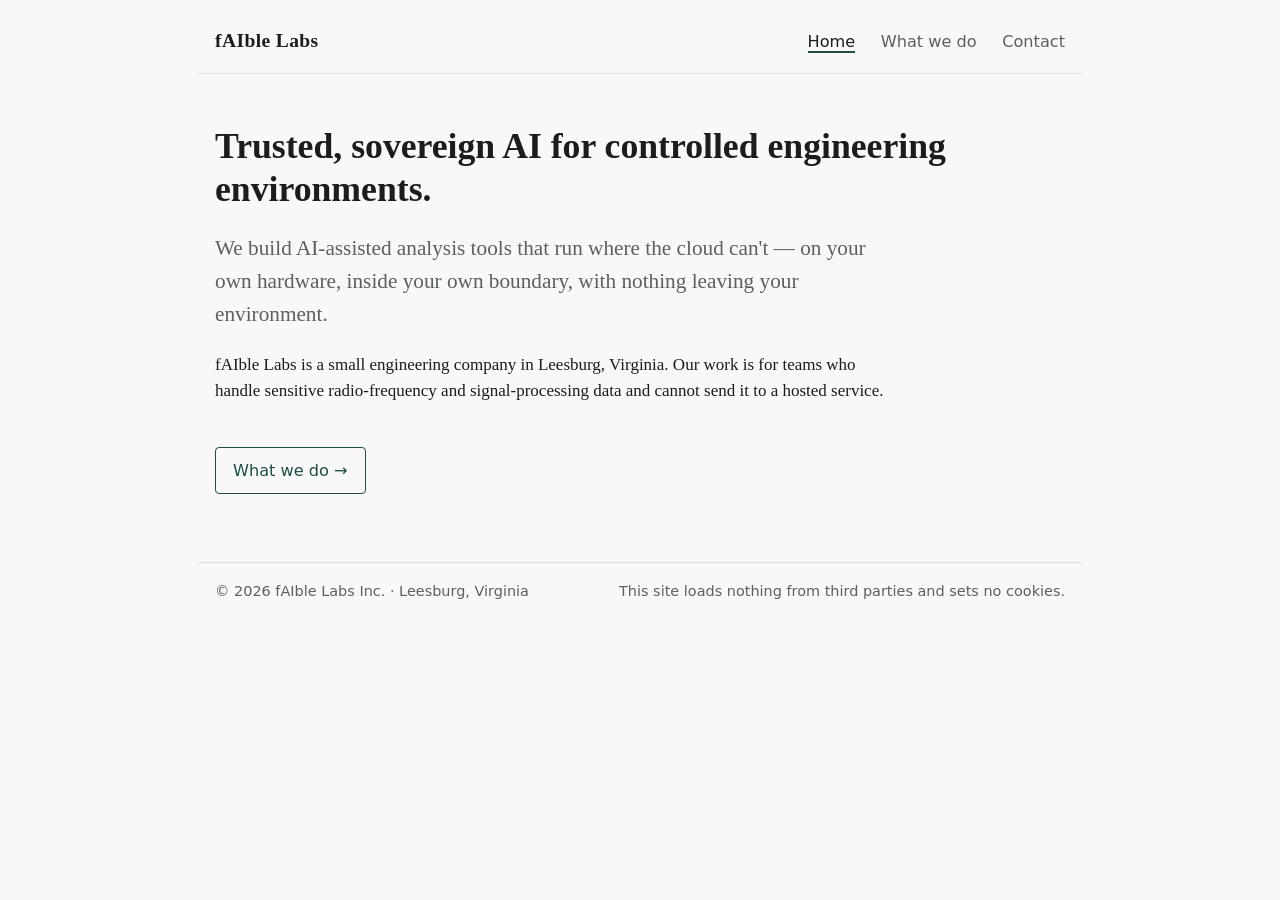
==== index.html @ fd4713e1 "fAIble Labs public site: Home, What we do, Contact (plain HTML, no third-party requests) Co-Authored" ====
<!doctype html>
<html lang="en">
<head>
<meta charset="utf-8">
<meta name="viewport" content="width=device-width,initial-scale=1">
<title>fAIble Labs</title>
<meta name="description" content="On-premises AI analysis tools for controlled RF engineering environments. Nothing leaves your environment.">
<link rel="stylesheet" href="style.css">
</head>
<body>
<header>
  <a class="brand" href="./">fAIble Labs</a>
  <nav>
    <a href="./" aria-current="page">Home</a>
    <a href="what-we-do/" >What we do</a>
    <a href="contact/" >Contact</a>
  </nav>
</header>
<main>
<h1>Trusted, sovereign AI for controlled engineering environments.</h1>
<p class="lede">We build AI-assisted analysis tools that run where the cloud can't &mdash; on your own hardware, inside your own boundary, with nothing leaving your environment.</p>
<p>fAIble Labs is a small engineering company in Leesburg, Virginia. Our work is for teams who handle sensitive radio-frequency and signal-processing data and cannot send it to a hosted service.</p>
<a class="cta" href="what-we-do/">What we do &rarr;</a>
</main>
<footer>
  <span>&copy; 2026 fAIble Labs Inc. &middot; Leesburg, Virginia</span>
  <span>This site loads nothing from third parties and sets no cookies.</span>
</footer>
</body>
</html>
---- style.css ----
:root{--bg:#f7f8f7;--fg:#1a1d1c;--muted:#5a615e;--accent:#1f4e46;--rule:#d9dedc;--maxw:52rem}
@media (prefers-color-scheme:dark){:root{--bg:#121514;--fg:#e8ebe9;--muted:#a3aba7;--accent:#7fc3b4;--rule:#2a302e}}
*{box-sizing:border-box}html{font-size:17px}
body{margin:0;background:var(--bg);color:var(--fg);font-family:Georgia,"Times New Roman",serif;line-height:1.55}
header,main,footer{max-width:var(--maxw);margin:0 auto;padding:0 1rem}
header{display:flex;align-items:baseline;justify-content:space-between;flex-wrap:wrap;gap:.5rem 1.5rem;padding-top:1.5rem;padding-bottom:1rem;border-bottom:1px solid var(--rule)}
.brand{font-weight:700;letter-spacing:.02em;text-decoration:none;color:var(--fg);font-size:1.15rem}
nav a{color:var(--muted);text-decoration:none;margin-left:1.25rem;font-family:system-ui,sans-serif;font-size:.95rem}
nav a[aria-current]{color:var(--fg);border-bottom:2px solid var(--accent)}
nav a:hover{color:var(--accent)}
main{padding-top:3rem;padding-bottom:4rem}
h1{font-size:2.1rem;line-height:1.2;margin:0 0 1rem;font-weight:600}
h2{font-size:1.3rem;margin:2.2rem 0 .6rem;font-weight:600}
p.lede{font-size:1.25rem;color:var(--muted);max-width:40rem}
p,li{max-width:40rem}
a{color:var(--accent)}
.cta{display:inline-block;margin-top:1.5rem;padding:.6rem 1rem;border:1px solid var(--accent);border-radius:4px;text-decoration:none;font-family:system-ui,sans-serif;font-size:.95rem}
footer{border-top:1px solid var(--rule);padding-top:1rem;padding-bottom:2rem;color:var(--muted);font-family:system-ui,sans-serif;font-size:.85rem;display:flex;flex-wrap:wrap;gap:.5rem 1.5rem;justify-content:space-between}
footer a{color:var(--muted)}
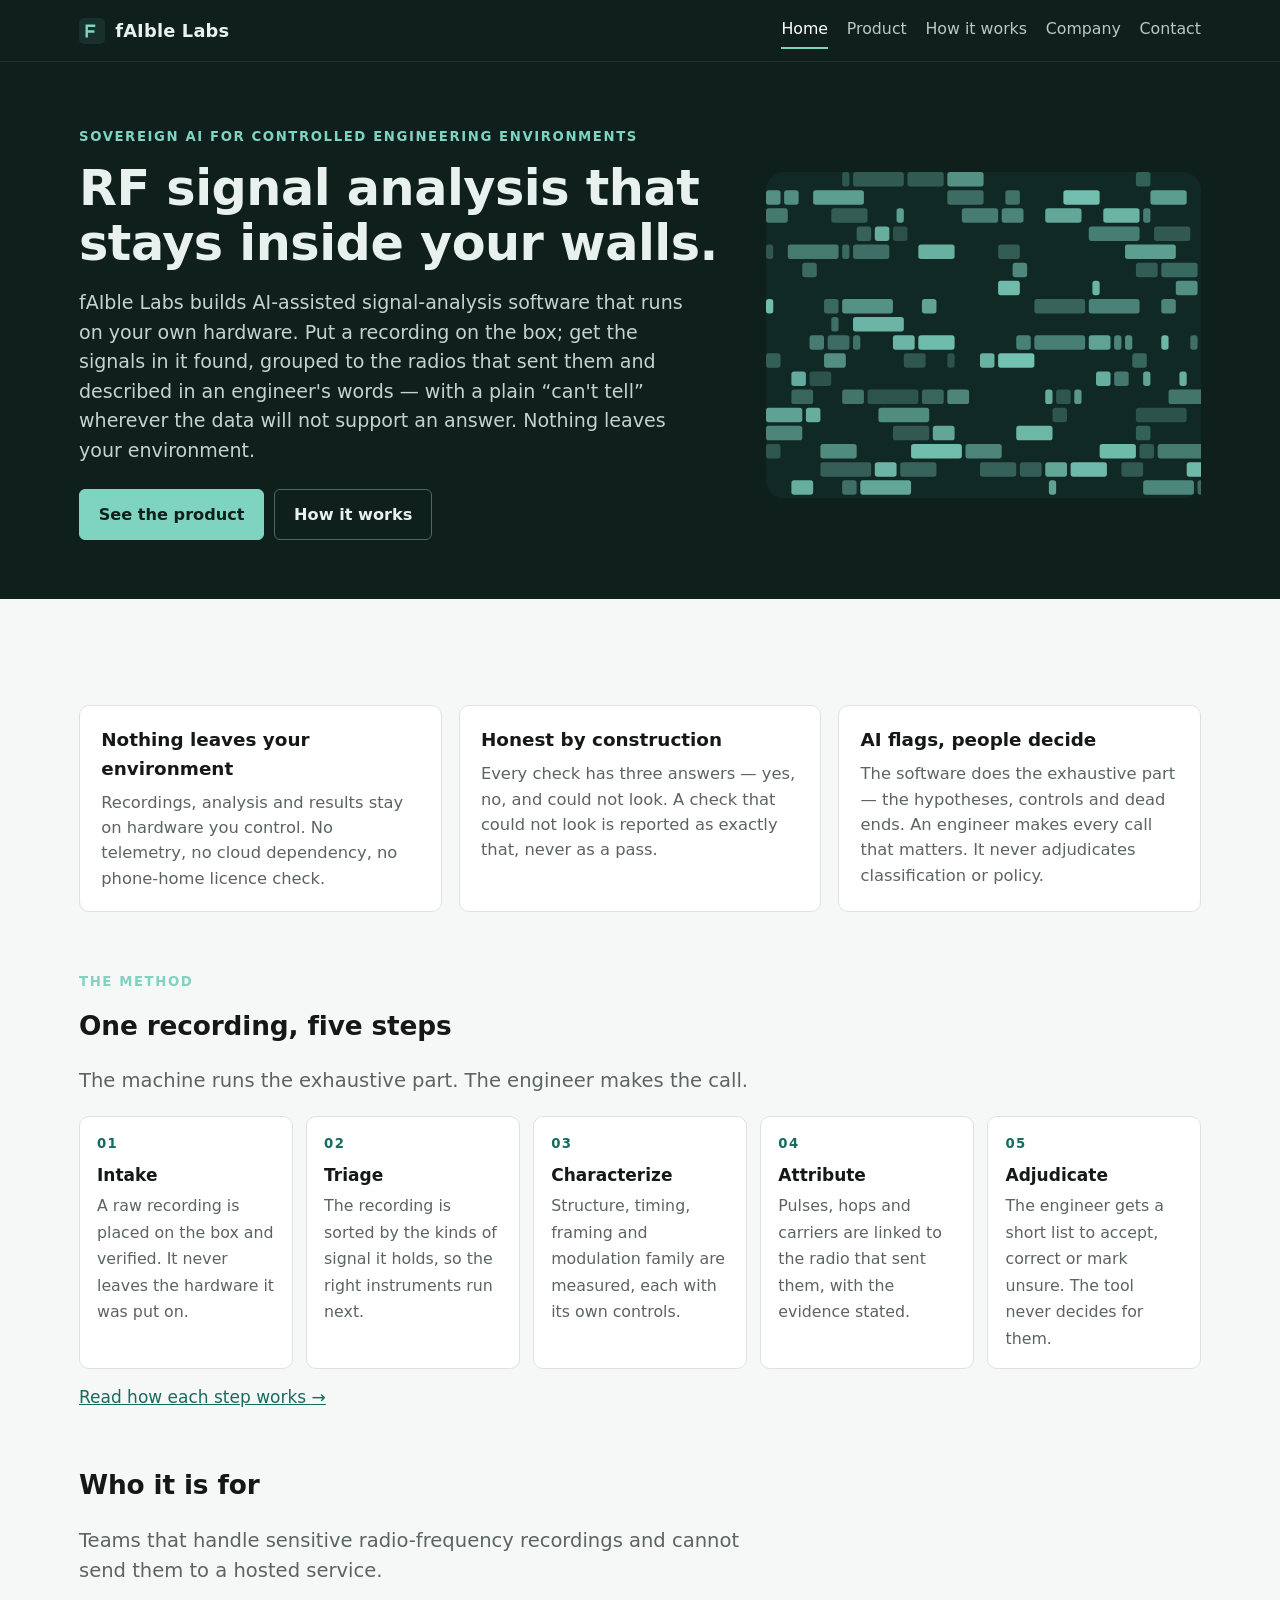
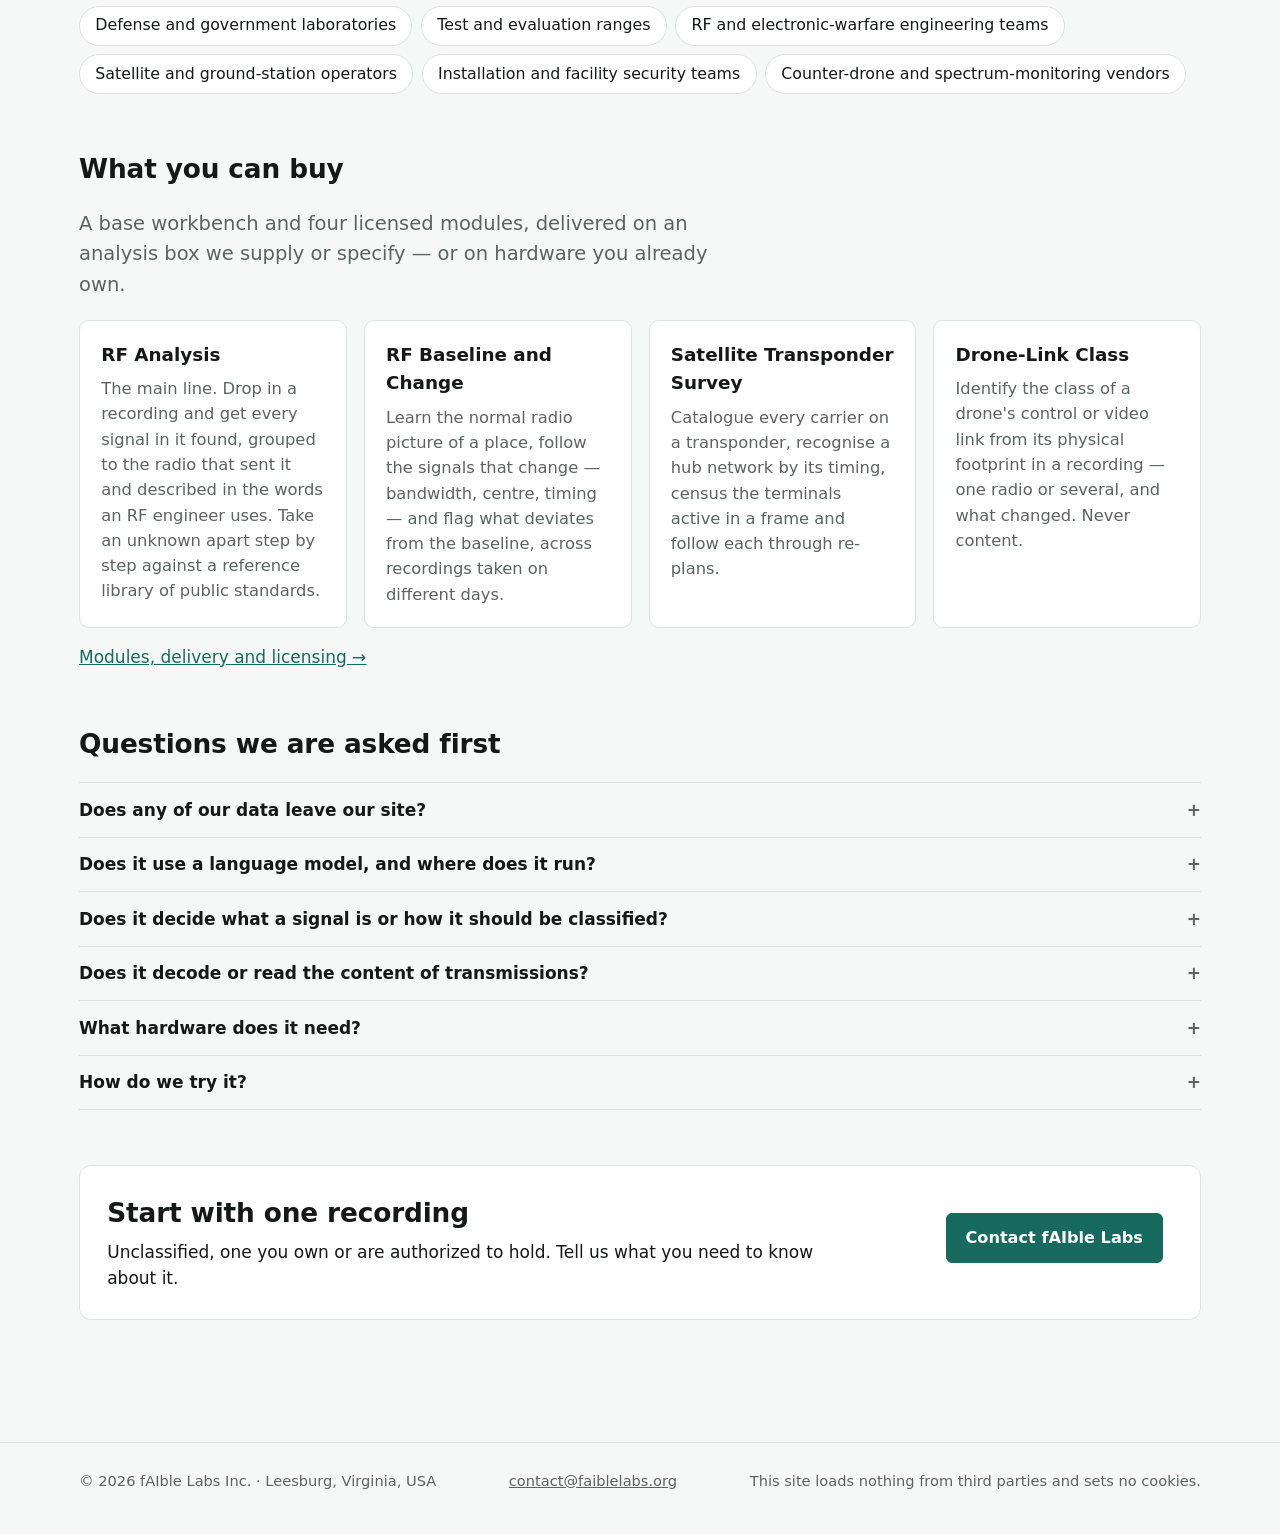
==== commit 7c99716f: "v2: five pages, structured data, FAQ, sitemap, robots, llms.txt (draft for Jeremy's review) Co-Autho" ====
--- a/index.html
+++ b/index.html
@@ -3,28 +3,42 @@
 <head>
 <meta charset="utf-8">
 <meta name="viewport" content="width=device-width,initial-scale=1">
-<title>fAIble Labs</title>
-<meta name="description" content="On-premises AI analysis tools for controlled RF engineering environments. Nothing leaves your environment.">
+<title>fAIble Labs — on-premises AI for RF signal analysis</title>
+<meta name="description" content="fAIble Labs builds AI-assisted RF signal-analysis software that runs entirely on your own hardware. Recordings are found, grouped and described in an engineer&#x27;s words; nothing leaves your environment.">
+<link rel="canonical" href="https://faiblelabs.org/">
+<meta property="og:type" content="website"><meta property="og:site_name" content="fAIble Labs">
+<meta property="og:title" content="fAIble Labs — on-premises AI for RF signal analysis"><meta property="og:description" content="fAIble Labs builds AI-assisted RF signal-analysis software that runs entirely on your own hardware. Recordings are found, grouped and described in an engineer&#x27;s words; nothing leaves your environment."><meta property="og:url" content="https://faiblelabs.org/">
+<meta name="robots" content="index,follow,max-snippet:-1,max-image-preview:large">
+<link rel="icon" href="data:image/svg+xml,&lt;svg xmlns=&quot;http://www.w3.org/2000/svg&quot; viewBox=&quot;0 0 32 32&quot;&gt;&lt;rect width=&quot;32&quot; height=&quot;32&quot; rx=&quot;6&quot; fill=&quot;%230f1f1c&quot;/&gt;&lt;path d=&quot;M8 24V8h12v3h-9v4h8v3h-8v6z&quot; fill=&quot;%237fd3c1&quot;/&gt;&lt;/svg&gt;">
 <link rel="stylesheet" href="style.css">
+<script type="application/ld+json">{"@context":"https://schema.org","@graph":[
+{"@type":"Organization","@id":"https://faiblelabs.org/#org","name":"fAIble Labs","legalName":"fAIble Labs Inc.","url":"https://faiblelabs.org/","email":"contact@faiblelabs.org","foundingDate":"2026","address":{"@type":"PostalAddress","addressLocality":"Leesburg","addressRegion":"VA","addressCountry":"US"},"description":"fAIble Labs builds AI-assisted RF signal-analysis software that runs entirely on the customer's own hardware, for defense, test-range, satellite and security environments where data cannot leave.","knowsAbout":["RF signal analysis","signal classification","spectrum monitoring","electronic warfare engineering","on-premises AI","air-gapped AI","satellite carrier monitoring","counter-drone link analysis"],"areaServed":"US"},
+{"@type":"WebSite","@id":"https://faiblelabs.org/#site","url":"https://faiblelabs.org/","name":"fAIble Labs","publisher":{"@id":"https://faiblelabs.org/#org"}},
+{"@type":"SoftwareApplication","@id":"https://faiblelabs.org/product/#app","name":"fAIble Labs RF analysis workbench","applicationCategory":"Engineering software","operatingSystem":"On-premises analysis box (customer hardware or supplied at cost)","description":"On-premises, AI-assisted RF signal analysis: a recording is taken in, triaged, characterized, attributed to the radios that sent it and handed to an engineer as a short list to adjudicate. Nothing leaves the customer's environment. Sold as a base workbench with licensed modules: RF Analysis, RF Baseline and Change, Satellite Transponder Survey, Drone-Link Class.","offers":{"@type":"Offer","availability":"https://schema.org/InStock","description":"Yearly licence per box (keeps working if a year lapses); perpetual licence offered; hardware at cost. Price on request."},"publisher":{"@id":"https://faiblelabs.org/#org"}},
+{"@type":"FAQPage","@id":"https://faiblelabs.org/#faq","mainEntity":[{"@type":"Question","name":"Does any of our data leave our site?","acceptedAnswer":{"@type":"Answer","text":"No. The software runs on your own hardware, inside your own boundary. Recordings, measurements and reports stay there. There is no telemetry and no cloud dependency. Licensing is a signed key read on the box, not a call home."}},{"@type":"Question","name":"Does it use a language model, and where does it run?","acceptedAnswer":{"@type":"Answer","text":"Yes. An assistant drives the exhaustive part of the analysis, but every number comes from signal-processing code, never from the model's say-so. The software is designed to run where your network allows: with a hosted model, with a model you already operate, or entirely on the box."}},{"@type":"Question","name":"Does it decide what a signal is or how it should be classified?","acceptedAnswer":{"@type":"Answer","text":"No. It measures, groups and describes, and it states the evidence. An engineer accepts, corrects or marks each result unsure. Classification and policy decisions stay with people."}},{"@type":"Question","name":"Does it decode or read the content of transmissions?","acceptedAnswer":{"@type":"Answer","text":"No. The product works from a signal's physical footprint \u2014 timing, bandwidth, structure, modulation family and the links between emissions. Content is never decoded."}},{"@type":"Question","name":"What hardware does it need?","acceptedAnswer":{"@type":"Answer","text":"A workstation-class analysis box. We supply one at cost, specify one you can buy, or install on hardware you already have. The product is analysis software for recordings; it is not a receiver."}},{"@type":"Question","name":"How do we try it?","acceptedAnswer":{"@type":"Answer","text":"Send one recording \u2014 unclassified, one you own or are authorized to hold \u2014 and a description comes back. Or ask us what is in the field today for the module you care about and we will tell you plainly."}}]}
+]}</script>
 </head>
 <body>
-<header>
-  <a class="brand" href="./">fAIble Labs</a>
-  <nav>
-    <a href="./" aria-current="page">Home</a>
-    <a href="what-we-do/" >What we do</a>
-    <a href="contact/" >Contact</a>
-  </nav>
-</header>
-<main>
-<h1>Trusted, sovereign AI for controlled engineering environments.</h1>
-<p class="lede">We build AI-assisted analysis tools that run where the cloud can't &mdash; on your own hardware, inside your own boundary, with nothing leaving your environment.</p>
-<p>fAIble Labs is a small engineering company in Leesburg, Virginia. Our work is for teams who handle sensitive radio-frequency and signal-processing data and cannot send it to a hosted service.</p>
-<a class="cta" href="what-we-do/">What we do &rarr;</a>
-</main>
-<footer>
-  <span>&copy; 2026 fAIble Labs Inc. &middot; Leesburg, Virginia</span>
-  <span>This site loads nothing from third parties and sets no cookies.</span>
-</footer>
+<header class="top"><div class="wrap"><a class="brand" href=""><svg viewBox="0 0 32 32" aria-hidden="true"><rect width="32" height="32" rx="6" fill="#17302b"/><path d="M8 24V8h12v3h-9v4h8v3h-8v6z" fill="#7fd3c1"/></svg>fAIble Labs</a><nav class="main" aria-label="Main"><a href="" aria-current="page">Home</a><a href="product/">Product</a><a href="how-it-works/">How it works</a><a href="company/">Company</a><a href="contact/">Contact</a></nav></div></header>
+
+<section class="hero"><div class="wrap"><div>
+<span class="eyebrow">Sovereign AI for controlled engineering environments</span>
+<h1>RF signal analysis that stays inside your walls.</h1>
+<p>fAIble Labs builds AI-assisted signal-analysis software that runs on your own hardware. Put a recording on the box; get the signals in it found, grouped to the radios that sent them and described in an engineer's words — with a plain &ldquo;can't tell&rdquo; wherever the data will not support an answer. Nothing leaves your environment.</p>
+<a class="btn" href="product/">See the product</a><a class="btn ghost" href="how-it-works/">How it works</a>
+</div><svg class="art" viewBox="0 0 240 180" role="img" aria-label="abstract pattern suggesting a spectrum waterfall"><rect width="240" height="180" rx="10" fill="#122a26"/><rect x="42" y="0" width="4" height="8" rx="1.5" fill="#7fd3c1" opacity="0.29"/><rect x="48" y="0" width="28" height="8" rx="1.5" fill="#7fd3c1" opacity="0.31"/><rect x="78" y="0" width="20" height="8" rx="1.5" fill="#7fd3c1" opacity="0.31"/><rect x="100" y="0" width="20" height="8" rx="1.5" fill="#7fd3c1" opacity="0.65"/><rect x="204" y="0" width="8" height="8" rx="1.5" fill="#7fd3c1" opacity="0.35"/><rect x="0" y="10" width="8" height="8" rx="1.5" fill="#7fd3c1" opacity="0.65"/><rect x="10" y="10" width="8" height="8" rx="1.5" fill="#7fd3c1" opacity="0.63"/><rect x="26" y="10" width="28" height="8" rx="1.5" fill="#7fd3c1" opacity="0.73"/><rect x="100" y="10" width="20" height="8" rx="1.5" fill="#7fd3c1" opacity="0.42"/><rect x="132" y="10" width="8" height="8" rx="1.5" fill="#7fd3c1" opacity="0.46"/><rect x="164" y="10" width="20" height="8" rx="1.5" fill="#7fd3c1" opacity="0.94"/><rect x="212" y="10" width="20" height="8" rx="1.5" fill="#7fd3c1" opacity="0.72"/><rect x="0" y="20" width="12" height="8" rx="1.5" fill="#7fd3c1" opacity="0.5"/><rect x="36" y="20" width="20" height="8" rx="1.5" fill="#7fd3c1" opacity="0.32"/><rect x="72" y="20" width="4" height="8" rx="1.5" fill="#7fd3c1" opacity="0.74"/><rect x="108" y="20" width="20" height="8" rx="1.5" fill="#7fd3c1" opacity="0.52"/><rect x="130" y="20" width="12" height="8" rx="1.5" fill="#7fd3c1" opacity="0.57"/><rect x="154" y="20" width="20" height="8" rx="1.5" fill="#7fd3c1" opacity="0.79"/><rect x="186" y="20" width="20" height="8" rx="1.5" fill="#7fd3c1" opacity="0.86"/><rect x="208" y="20" width="4" height="8" rx="1.5" fill="#7fd3c1" opacity="0.53"/><rect x="50" y="30" width="8" height="8" rx="1.5" fill="#7fd3c1" opacity="0.36"/><rect x="60" y="30" width="8" height="8" rx="1.5" fill="#7fd3c1" opacity="0.83"/><rect x="70" y="30" width="8" height="8" rx="1.5" fill="#7fd3c1" opacity="0.25"/><rect x="178" y="30" width="28" height="8" rx="1.5" fill="#7fd3c1" opacity="0.53"/><rect x="214" y="30" width="20" height="8" rx="1.5" fill="#7fd3c1" opacity="0.3"/><rect x="0" y="40" width="4" height="8" rx="1.5" fill="#7fd3c1" opacity="0.29"/><rect x="12" y="40" width="28" height="8" rx="1.5" fill="#7fd3c1" opacity="0.5"/><rect x="42" y="40" width="4" height="8" rx="1.5" fill="#7fd3c1" opacity="0.4"/><rect x="48" y="40" width="20" height="8" rx="1.5" fill="#7fd3c1" opacity="0.43"/><rect x="84" y="40" width="20" height="8" rx="1.5" fill="#7fd3c1" opacity="0.84"/><rect x="128" y="40" width="12" height="8" rx="1.5" fill="#7fd3c1" opacity="0.32"/><rect x="198" y="40" width="28" height="8" rx="1.5" fill="#7fd3c1" opacity="0.73"/><rect x="20" y="50" width="8" height="8" rx="1.5" fill="#7fd3c1" opacity="0.41"/><rect x="136" y="50" width="8" height="8" rx="1.5" fill="#7fd3c1" opacity="0.59"/><rect x="204" y="50" width="12" height="8" rx="1.5" fill="#7fd3c1" opacity="0.32"/><rect x="218" y="50" width="20" height="8" rx="1.5" fill="#7fd3c1" opacity="0.39"/><rect x="128" y="60" width="12" height="8" rx="1.5" fill="#7fd3c1" opacity="0.91"/><rect x="180" y="60" width="4" height="8" rx="1.5" fill="#7fd3c1" opacity="0.88"/><rect x="226" y="60" width="12" height="8" rx="1.5" fill="#7fd3c1" opacity="0.63"/><rect x="0" y="70" width="4" height="8" rx="1.5" fill="#7fd3c1" opacity="0.93"/><rect x="32" y="70" width="8" height="8" rx="1.5" fill="#7fd3c1" opacity="0.4"/><rect x="42" y="70" width="28" height="8" rx="1.5" fill="#7fd3c1" opacity="0.66"/><rect x="86" y="70" width="8" height="8" rx="1.5" fill="#7fd3c1" opacity="0.77"/><rect x="148" y="70" width="28" height="8" rx="1.5" fill="#7fd3c1" opacity="0.36"/><rect x="178" y="70" width="28" height="8" rx="1.5" fill="#7fd3c1" opacity="0.56"/><rect x="218" y="70" width="8" height="8" rx="1.5" fill="#7fd3c1" opacity="0.58"/><rect x="36" y="80" width="4" height="8" rx="1.5" fill="#7fd3c1" opacity="0.44"/><rect x="48" y="80" width="28" height="8" rx="1.5" fill="#7fd3c1" opacity="0.88"/><rect x="24" y="90" width="8" height="8" rx="1.5" fill="#7fd3c1" opacity="0.52"/><rect x="34" y="90" width="12" height="8" rx="1.5" fill="#7fd3c1" opacity="0.42"/><rect x="48" y="90" width="4" height="8" rx="1.5" fill="#7fd3c1" opacity="0.46"/><rect x="70" y="90" width="12" height="8" rx="1.5" fill="#7fd3c1" opacity="0.87"/><rect x="84" y="90" width="20" height="8" rx="1.5" fill="#7fd3c1" opacity="0.92"/><rect x="138" y="90" width="8" height="8" rx="1.5" fill="#7fd3c1" opacity="0.55"/><rect x="148" y="90" width="28" height="8" rx="1.5" fill="#7fd3c1" opacity="0.54"/><rect x="178" y="90" width="12" height="8" rx="1.5" fill="#7fd3c1" opacity="0.76"/><rect x="192" y="90" width="4" height="8" rx="1.5" fill="#7fd3c1" opacity="0.57"/><rect x="198" y="90" width="4" height="8" rx="1.5" fill="#7fd3c1" opacity="0.61"/><rect x="218" y="90" width="4" height="8" rx="1.5" fill="#7fd3c1" opacity="0.89"/><rect x="234" y="90" width="4" height="8" rx="1.5" fill="#7fd3c1" opacity="0.44"/><rect x="0" y="100" width="8" height="8" rx="1.5" fill="#7fd3c1" opacity="0.34"/><rect x="32" y="100" width="12" height="8" rx="1.5" fill="#7fd3c1" opacity="0.63"/><rect x="76" y="100" width="12" height="8" rx="1.5" fill="#7fd3c1" opacity="0.29"/><rect x="100" y="100" width="4" height="8" rx="1.5" fill="#7fd3c1" opacity="0.26"/><rect x="118" y="100" width="8" height="8" rx="1.5" fill="#7fd3c1" opacity="0.85"/><rect x="128" y="100" width="20" height="8" rx="1.5" fill="#7fd3c1" opacity="0.95"/><rect x="202" y="100" width="8" height="8" rx="1.5" fill="#7fd3c1" opacity="0.38"/><rect x="14" y="110" width="8" height="8" rx="1.5" fill="#7fd3c1" opacity="0.81"/><rect x="24" y="110" width="12" height="8" rx="1.5" fill="#7fd3c1" opacity="0.26"/><rect x="182" y="110" width="8" height="8" rx="1.5" fill="#7fd3c1" opacity="0.83"/><rect x="192" y="110" width="8" height="8" rx="1.5" fill="#7fd3c1" opacity="0.49"/><rect x="208" y="110" width="4" height="8" rx="1.5" fill="#7fd3c1" opacity="0.77"/><rect x="228" y="110" width="4" height="8" rx="1.5" fill="#7fd3c1" opacity="0.84"/><rect x="14" y="120" width="12" height="8" rx="1.5" fill="#7fd3c1" opacity="0.38"/><rect x="42" y="120" width="12" height="8" rx="1.5" fill="#7fd3c1" opacity="0.48"/><rect x="56" y="120" width="28" height="8" rx="1.5" fill="#7fd3c1" opacity="0.27"/><rect x="86" y="120" width="12" height="8" rx="1.5" fill="#7fd3c1" opacity="0.38"/><rect x="100" y="120" width="12" height="8" rx="1.5" fill="#7fd3c1" opacity="0.58"/><rect x="154" y="120" width="4" height="8" rx="1.5" fill="#7fd3c1" opacity="0.82"/><rect x="160" y="120" width="8" height="8" rx="1.5" fill="#7fd3c1" opacity="0.28"/><rect x="170" y="120" width="4" height="8" rx="1.5" fill="#7fd3c1" opacity="0.69"/><rect x="222" y="120" width="28" height="8" rx="1.5" fill="#7fd3c1" opacity="0.48"/><rect x="0" y="130" width="20" height="8" rx="1.5" fill="#7fd3c1" opacity="0.76"/><rect x="22" y="130" width="8" height="8" rx="1.5" fill="#7fd3c1" opacity="0.83"/><rect x="62" y="130" width="28" height="8" rx="1.5" fill="#7fd3c1" opacity="0.62"/><rect x="158" y="130" width="8" height="8" rx="1.5" fill="#7fd3c1" opacity="0.28"/><rect x="204" y="130" width="28" height="8" rx="1.5" fill="#7fd3c1" opacity="0.26"/><rect x="0" y="140" width="20" height="8" rx="1.5" fill="#7fd3c1" opacity="0.57"/><rect x="70" y="140" width="20" height="8" rx="1.5" fill="#7fd3c1" opacity="0.3"/><rect x="92" y="140" width="12" height="8" rx="1.5" fill="#7fd3c1" opacity="0.78"/><rect x="138" y="140" width="20" height="8" rx="1.5" fill="#7fd3c1" opacity="0.89"/><rect x="204" y="140" width="8" height="8" rx="1.5" fill="#7fd3c1" opacity="0.35"/><rect x="0" y="150" width="8" height="8" rx="1.5" fill="#7fd3c1" opacity="0.29"/><rect x="30" y="150" width="20" height="8" rx="1.5" fill="#7fd3c1" opacity="0.61"/><rect x="80" y="150" width="28" height="8" rx="1.5" fill="#7fd3c1" opacity="0.93"/><rect x="110" y="150" width="20" height="8" rx="1.5" fill="#7fd3c1" opacity="0.57"/><rect x="184" y="150" width="20" height="8" rx="1.5" fill="#7fd3c1" opacity="0.91"/><rect x="206" y="150" width="8" height="8" rx="1.5" fill="#7fd3c1" opacity="0.31"/><rect x="216" y="150" width="28" height="8" rx="1.5" fill="#7fd3c1" opacity="0.5"/><rect x="30" y="160" width="28" height="8" rx="1.5" fill="#7fd3c1" opacity="0.33"/><rect x="60" y="160" width="12" height="8" rx="1.5" fill="#7fd3c1" opacity="0.88"/><rect x="74" y="160" width="20" height="8" rx="1.5" fill="#7fd3c1" opacity="0.36"/><rect x="118" y="160" width="20" height="8" rx="1.5" fill="#7fd3c1" opacity="0.35"/><rect x="140" y="160" width="12" height="8" rx="1.5" fill="#7fd3c1" opacity="0.33"/><rect x="154" y="160" width="12" height="8" rx="1.5" fill="#7fd3c1" opacity="0.78"/><rect x="168" y="160" width="20" height="8" rx="1.5" fill="#7fd3c1" opacity="0.9"/><rect x="196" y="160" width="12" height="8" rx="1.5" fill="#7fd3c1" opacity="0.3"/><rect x="232" y="160" width="28" height="8" rx="1.5" fill="#7fd3c1" opacity="0.9"/><rect x="14" y="170" width="12" height="8" rx="1.5" fill="#7fd3c1" opacity="0.83"/><rect x="42" y="170" width="8" height="8" rx="1.5" fill="#7fd3c1" opacity="0.44"/><rect x="52" y="170" width="28" height="8" rx="1.5" fill="#7fd3c1" opacity="0.79"/><rect x="156" y="170" width="4" height="8" rx="1.5" fill="#7fd3c1" opacity="0.76"/><rect x="208" y="170" width="28" height="8" rx="1.5" fill="#7fd3c1" opacity="0.58"/><rect x="238" y="170" width="12" height="8" rx="1.5" fill="#7fd3c1" opacity="0.43"/></svg></div></section>
+<main><div class="wrap">
+<section><div class="grid"><div class="card"><h3>Nothing leaves your environment</h3><p>Recordings, analysis and results stay on hardware you control. No telemetry, no cloud dependency, no phone-home licence check.</p></div><div class="card"><h3>Honest by construction</h3><p>Every check has three answers — yes, no, and could not look. A check that could not look is reported as exactly that, never as a pass.</p></div><div class="card"><h3>AI flags, people decide</h3><p>The software does the exhaustive part — the hypotheses, controls and dead ends. An engineer makes every call that matters. It never adjudicates classification or policy.</p></div></div></section>
+<section><span class="eyebrow">The method</span><h2>One recording, five steps</h2><p class="lede">The machine runs the exhaustive part. The engineer makes the call.</p><div class="steps"><div class="step"><b>Intake</b><span>A raw recording is placed on the box and verified. It never leaves the hardware it was put on.</span></div><div class="step"><b>Triage</b><span>The recording is sorted by the kinds of signal it holds, so the right instruments run next.</span></div><div class="step"><b>Characterize</b><span>Structure, timing, framing and modulation family are measured, each with its own controls.</span></div><div class="step"><b>Attribute</b><span>Pulses, hops and carriers are linked to the radio that sent them, with the evidence stated.</span></div><div class="step"><b>Adjudicate</b><span>The engineer gets a short list to accept, correct or mark unsure. The tool never decides for them.</span></div></div><p style="margin-top:.9rem"><a href="how-it-works/">Read how each step works &rarr;</a></p></section>
+<section><h2>Who it is for</h2><p class="lede">Teams that handle sensitive radio-frequency recordings and cannot send them to a hosted service.</p><ul class="who"><li>Defense and government laboratories</li><li>Test and evaluation ranges</li><li>RF and electronic-warfare engineering teams</li><li>Satellite and ground-station operators</li><li>Installation and facility security teams</li><li>Counter-drone and spectrum-monitoring vendors</li></ul></section>
+<section><h2>What you can buy</h2><p class="lede">A base workbench and four licensed modules, delivered on an analysis box we supply or specify — or on hardware you already own.</p><div class="grid"><div class="card"><h3>RF Analysis</h3><p>The main line. Drop in a recording and get every signal in it found, grouped to the radio that sent it and described in the words an RF engineer uses. Take an unknown apart step by step against a reference library of public standards.</p></div><div class="card"><h3>RF Baseline and Change</h3><p>Learn the normal radio picture of a place, follow the signals that change — bandwidth, centre, timing — and flag what deviates from the baseline, across recordings taken on different days.</p></div><div class="card"><h3>Satellite Transponder Survey</h3><p>Catalogue every carrier on a transponder, recognise a hub network by its timing, census the terminals active in a frame and follow each through re-plans.</p></div><div class="card"><h3>Drone-Link Class</h3><p>Identify the class of a drone's control or video link from its physical footprint in a recording — one radio or several, and what changed. Never content.</p></div></div><p style="margin-top:.9rem"><a href="product/">Modules, delivery and licensing &rarr;</a></p></section>
+<section><h2>Questions we are asked first</h2><details><summary>Does any of our data leave our site?</summary><p>No. The software runs on your own hardware, inside your own boundary. Recordings, measurements and reports stay there. There is no telemetry and no cloud dependency. Licensing is a signed key read on the box, not a call home.</p></details><details><summary>Does it use a language model, and where does it run?</summary><p>Yes. An assistant drives the exhaustive part of the analysis, but every number comes from signal-processing code, never from the model&#x27;s say-so. The software is designed to run where your network allows: with a hosted model, with a model you already operate, or entirely on the box.</p></details><details><summary>Does it decide what a signal is or how it should be classified?</summary><p>No. It measures, groups and describes, and it states the evidence. An engineer accepts, corrects or marks each result unsure. Classification and policy decisions stay with people.</p></details><details><summary>Does it decode or read the content of transmissions?</summary><p>No. The product works from a signal&#x27;s physical footprint — timing, bandwidth, structure, modulation family and the links between emissions. Content is never decoded.</p></details><details><summary>What hardware does it need?</summary><p>A workstation-class analysis box. We supply one at cost, specify one you can buy, or install on hardware you already have. The product is analysis software for recordings; it is not a receiver.</p></details><details><summary>How do we try it?</summary><p>Send one recording — unclassified, one you own or are authorized to hold — and a description comes back. Or ask us what is in the field today for the module you care about and we will tell you plainly.</p></details></section>
+<section><div class="band"><div><h2 style="margin-bottom:.3rem">Start with one recording</h2><p>Unclassified, one you own or are authorized to hold. Tell us what you need to know about it.</p></div><a class="btn" href="mailto:contact@faiblelabs.org?subject=One%20recording">Contact fAIble Labs</a></div></section>
+</div></main>
+<footer><div class="wrap">
+<span>&copy; 2026 fAIble Labs Inc. &middot; Leesburg, Virginia, USA</span>
+<span><a href="mailto:contact@faiblelabs.org">contact@faiblelabs.org</a></span>
+<span>This site loads nothing from third parties and sets no cookies.</span>
+</div></footer>
 </body>
 </html>
--- a/style.css
+++ b/style.css
@@ -1,19 +1,50 @@
-:root{--bg:#f7f8f7;--fg:#1a1d1c;--muted:#5a615e;--accent:#1f4e46;--rule:#d9dedc;--maxw:52rem}
-@media (prefers-color-scheme:dark){:root{--bg:#121514;--fg:#e8ebe9;--muted:#a3aba7;--accent:#7fc3b4;--rule:#2a302e}}
-*{box-sizing:border-box}html{font-size:17px}
-body{margin:0;background:var(--bg);color:var(--fg);font-family:Georgia,"Times New Roman",serif;line-height:1.55}
-header,main,footer{max-width:var(--maxw);margin:0 auto;padding:0 1rem}
-header{display:flex;align-items:baseline;justify-content:space-between;flex-wrap:wrap;gap:.5rem 1.5rem;padding-top:1.5rem;padding-bottom:1rem;border-bottom:1px solid var(--rule)}
-.brand{font-weight:700;letter-spacing:.02em;text-decoration:none;color:var(--fg);font-size:1.15rem}
-nav a{color:var(--muted);text-decoration:none;margin-left:1.25rem;font-family:system-ui,sans-serif;font-size:.95rem}
-nav a[aria-current]{color:var(--fg);border-bottom:2px solid var(--accent)}
-nav a:hover{color:var(--accent)}
-main{padding-top:3rem;padding-bottom:4rem}
-h1{font-size:2.1rem;line-height:1.2;margin:0 0 1rem;font-weight:600}
-h2{font-size:1.3rem;margin:2.2rem 0 .6rem;font-weight:600}
-p.lede{font-size:1.25rem;color:var(--muted);max-width:40rem}
-p,li{max-width:40rem}
-a{color:var(--accent)}
-.cta{display:inline-block;margin-top:1.5rem;padding:.6rem 1rem;border:1px solid var(--accent);border-radius:4px;text-decoration:none;font-family:system-ui,sans-serif;font-size:.95rem}
-footer{border-top:1px solid var(--rule);padding-top:1rem;padding-bottom:2rem;color:var(--muted);font-family:system-ui,sans-serif;font-size:.85rem;display:flex;flex-wrap:wrap;gap:.5rem 1.5rem;justify-content:space-between}
+:root{--bg:#f6f8f7;--fg:#141817;--muted:#5b6461;--accent:#176b5e;--accent-2:#7fd3c1;--card:#ffffff;--rule:#dde3e0;--dark:#0f1f1c;--dark-fg:#e9f1ee;--maxw:68rem}
+@media(prefers-color-scheme:dark){:root:not([data-theme=light]){--bg:#0f1312;--fg:#e7ecea;--muted:#a3adaa;--accent:#7fd3c1;--card:#161c1a;--rule:#273230;--dark:#0a1412;--dark-fg:#e9f1ee}}
+*{box-sizing:border-box}html{font-size:17px;scroll-behavior:smooth}
+body{margin:0;background:var(--bg);color:var(--fg);font-family:system-ui,-apple-system,"Segoe UI",Roboto,Inter,Helvetica,Arial,sans-serif;line-height:1.55;-webkit-font-smoothing:antialiased}
+a{color:var(--accent)}img,svg{max-width:100%}
+.wrap{max-width:var(--maxw);margin:0 auto;padding:0 1rem}
+.top{position:sticky;top:0;z-index:5;background:var(--dark);color:var(--dark-fg);border-bottom:1px solid #1e2f2b}
+.top .wrap{display:flex;align-items:center;justify-content:space-between;gap:1rem;height:3.6rem}
+.brand{display:flex;align-items:center;gap:.6rem;color:var(--dark-fg);text-decoration:none;font-weight:700;letter-spacing:.01em;font-size:1.05rem}
+.brand svg{width:26px;height:26px}
+nav.main{display:flex;gap:1.1rem;flex-wrap:wrap}
+nav.main a{color:#b9c9c4;text-decoration:none;font-size:.93rem;padding:.3rem 0;border-bottom:2px solid transparent}
+nav.main a[aria-current]{color:#fff;border-color:var(--accent-2)}
+nav.main a:hover{color:#fff}
+.hero{background:var(--dark);color:var(--dark-fg);padding:3.5rem 0 3rem;position:relative;overflow:hidden}
+.hero .wrap{position:relative;z-index:1;display:grid;grid-template-columns:1.2fr .8fr;gap:2rem;align-items:center}
+.hero h1{font-size:clamp(1.9rem,4vw,2.9rem);line-height:1.12;margin:0 0 1rem;font-weight:750;letter-spacing:-.01em}
+.hero p{font-size:1.12rem;color:#c5d3ce;max-width:36rem;margin:0 0 1.4rem}
+.hero .art{justify-self:end;width:100%;max-width:26rem;opacity:.95}
+.eyebrow{display:inline-block;font-size:.78rem;letter-spacing:.12em;text-transform:uppercase;color:var(--accent-2);margin-bottom:.8rem;font-weight:600}
+.btn{display:inline-block;padding:.7rem 1.1rem;border-radius:6px;text-decoration:none;font-weight:600;font-size:.95rem;border:1px solid var(--accent-2);color:var(--dark);background:var(--accent-2);margin-right:.6rem;margin-bottom:.5rem}
+.btn.ghost{background:transparent;color:var(--dark-fg);border-color:#4a6b63}
+main{padding:3rem 0 4rem}
+section{margin:0 0 3.2rem}
+h2{font-size:1.55rem;margin:0 0 1rem;letter-spacing:-.005em}
+h3{font-size:1.08rem;margin:0 0 .4rem}
+p{max-width:44rem}.lede{font-size:1.15rem;color:var(--muted);max-width:40rem}
+.grid{display:grid;gap:1rem;grid-template-columns:repeat(auto-fit,minmax(15rem,1fr))}
+.card{background:var(--card);border:1px solid var(--rule);border-radius:10px;padding:1.2rem 1.25rem}
+.card p{font-size:.96rem;margin:.3rem 0 0;color:var(--muted)}
+.steps{display:grid;gap:.8rem;grid-template-columns:repeat(auto-fit,minmax(11rem,1fr));counter-reset:s}
+.step{background:var(--card);border:1px solid var(--rule);border-radius:10px;padding:1rem;position:relative}
+.step b{display:block;margin-bottom:.25rem}.step span{font-size:.93rem;color:var(--muted)}
+.step::before{counter-increment:s;content:counter(s,decimal-leading-zero);display:block;font-size:.78rem;color:var(--accent);font-weight:700;letter-spacing:.1em;margin-bottom:.4rem}
+.who{display:flex;flex-wrap:wrap;gap:.5rem;padding:0;list-style:none;margin:0}
+.who li{background:var(--card);border:1px solid var(--rule);border-radius:50rem;padding:.4rem .9rem;font-size:.93rem}
+details{border-top:1px solid var(--rule);padding:.8rem 0}details:last-of-type{border-bottom:1px solid var(--rule)}
+summary{cursor:pointer;font-weight:600;list-style:none}summary::-webkit-details-marker{display:none}
+summary::after{content:"+";float:right;color:var(--muted)}details[open] summary::after{content:"–"}
+details p{margin:.6rem 0 0;color:var(--muted)}
+.band{background:var(--card);border:1px solid var(--rule);border-radius:12px;padding:1.6rem;display:grid;gap:1rem;grid-template-columns:1fr auto;align-items:center}
+.band p{margin:0}
+.band .btn{color:#fff;background:var(--accent);border-color:var(--accent)}
+.note{font-size:.93rem;color:var(--muted);border-left:3px solid var(--accent-2);padding-left:.9rem}
+table{border-collapse:collapse;width:100%;font-size:.95rem}td,th{text-align:left;padding:.6rem .5rem;border-bottom:1px solid var(--rule);vertical-align:top}th{color:var(--muted);font-weight:600;font-size:.85rem;text-transform:uppercase;letter-spacing:.06em}
+ul.plain{padding-left:1.1rem}ul.plain li{margin:.3rem 0;max-width:44rem}
+footer{border-top:1px solid var(--rule);padding:1.6rem 0 2.4rem;color:var(--muted);font-size:.86rem}
+footer .wrap{display:flex;flex-wrap:wrap;gap:.6rem 2rem;justify-content:space-between}
 footer a{color:var(--muted)}
+@media(max-width:720px){.hero .wrap{grid-template-columns:1fr}.hero .art{max-width:18rem;justify-self:start}.band{grid-template-columns:1fr}.top .wrap{height:auto;padding:.6rem 1rem;flex-direction:column;align-items:flex-start}nav.main{gap:.8rem}}
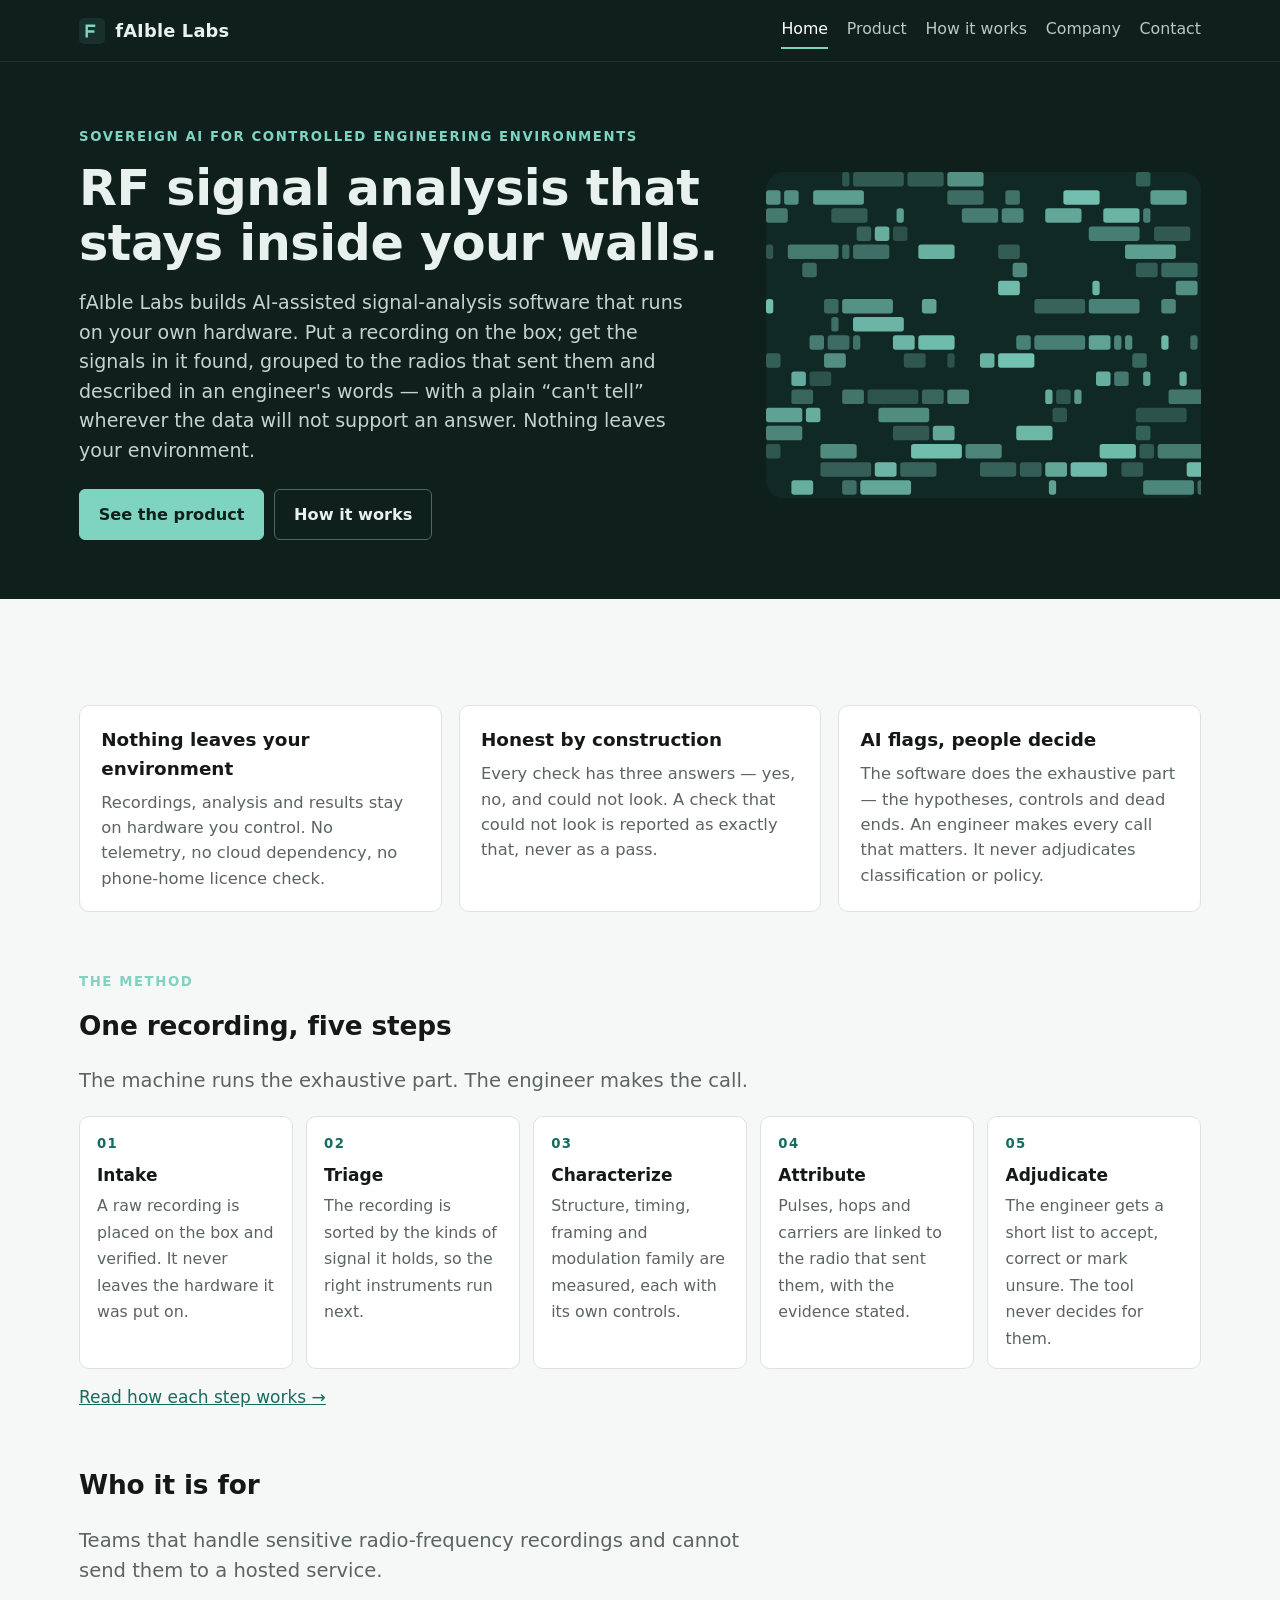
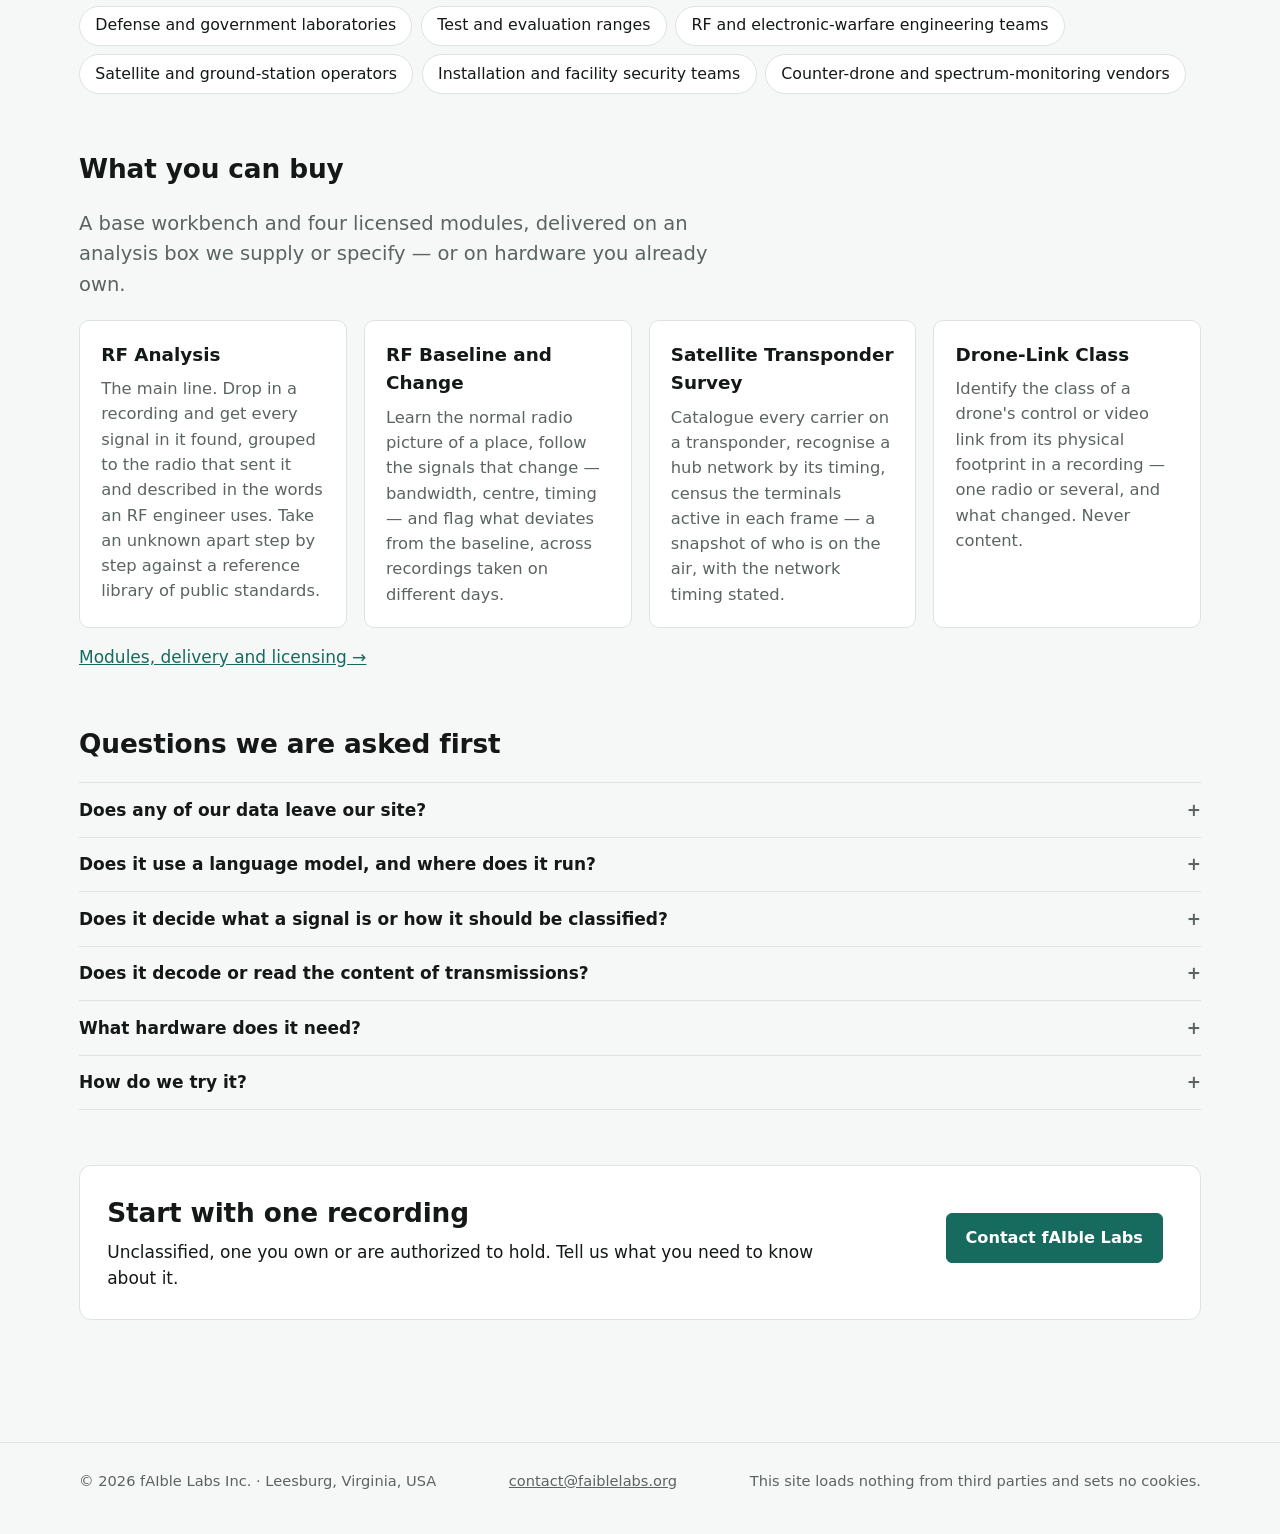
==== commit aa20f12b: "satellite module wording: snapshot census, no tracking" ====
--- a/index.html
+++ b/index.html
@@ -31,7 +31,7 @@
 <section><div class="grid"><div class="card"><h3>Nothing leaves your environment</h3><p>Recordings, analysis and results stay on hardware you control. No telemetry, no cloud dependency, no phone-home licence check.</p></div><div class="card"><h3>Honest by construction</h3><p>Every check has three answers — yes, no, and could not look. A check that could not look is reported as exactly that, never as a pass.</p></div><div class="card"><h3>AI flags, people decide</h3><p>The software does the exhaustive part — the hypotheses, controls and dead ends. An engineer makes every call that matters. It never adjudicates classification or policy.</p></div></div></section>
 <section><span class="eyebrow">The method</span><h2>One recording, five steps</h2><p class="lede">The machine runs the exhaustive part. The engineer makes the call.</p><div class="steps"><div class="step"><b>Intake</b><span>A raw recording is placed on the box and verified. It never leaves the hardware it was put on.</span></div><div class="step"><b>Triage</b><span>The recording is sorted by the kinds of signal it holds, so the right instruments run next.</span></div><div class="step"><b>Characterize</b><span>Structure, timing, framing and modulation family are measured, each with its own controls.</span></div><div class="step"><b>Attribute</b><span>Pulses, hops and carriers are linked to the radio that sent them, with the evidence stated.</span></div><div class="step"><b>Adjudicate</b><span>The engineer gets a short list to accept, correct or mark unsure. The tool never decides for them.</span></div></div><p style="margin-top:.9rem"><a href="how-it-works/">Read how each step works &rarr;</a></p></section>
 <section><h2>Who it is for</h2><p class="lede">Teams that handle sensitive radio-frequency recordings and cannot send them to a hosted service.</p><ul class="who"><li>Defense and government laboratories</li><li>Test and evaluation ranges</li><li>RF and electronic-warfare engineering teams</li><li>Satellite and ground-station operators</li><li>Installation and facility security teams</li><li>Counter-drone and spectrum-monitoring vendors</li></ul></section>
-<section><h2>What you can buy</h2><p class="lede">A base workbench and four licensed modules, delivered on an analysis box we supply or specify — or on hardware you already own.</p><div class="grid"><div class="card"><h3>RF Analysis</h3><p>The main line. Drop in a recording and get every signal in it found, grouped to the radio that sent it and described in the words an RF engineer uses. Take an unknown apart step by step against a reference library of public standards.</p></div><div class="card"><h3>RF Baseline and Change</h3><p>Learn the normal radio picture of a place, follow the signals that change — bandwidth, centre, timing — and flag what deviates from the baseline, across recordings taken on different days.</p></div><div class="card"><h3>Satellite Transponder Survey</h3><p>Catalogue every carrier on a transponder, recognise a hub network by its timing, census the terminals active in a frame and follow each through re-plans.</p></div><div class="card"><h3>Drone-Link Class</h3><p>Identify the class of a drone's control or video link from its physical footprint in a recording — one radio or several, and what changed. Never content.</p></div></div><p style="margin-top:.9rem"><a href="product/">Modules, delivery and licensing &rarr;</a></p></section>
+<section><h2>What you can buy</h2><p class="lede">A base workbench and four licensed modules, delivered on an analysis box we supply or specify — or on hardware you already own.</p><div class="grid"><div class="card"><h3>RF Analysis</h3><p>The main line. Drop in a recording and get every signal in it found, grouped to the radio that sent it and described in the words an RF engineer uses. Take an unknown apart step by step against a reference library of public standards.</p></div><div class="card"><h3>RF Baseline and Change</h3><p>Learn the normal radio picture of a place, follow the signals that change — bandwidth, centre, timing — and flag what deviates from the baseline, across recordings taken on different days.</p></div><div class="card"><h3>Satellite Transponder Survey</h3><p>Catalogue every carrier on a transponder, recognise a hub network by its timing, census the terminals active in each frame — a snapshot of who is on the air, with the network timing stated.</p></div><div class="card"><h3>Drone-Link Class</h3><p>Identify the class of a drone's control or video link from its physical footprint in a recording — one radio or several, and what changed. Never content.</p></div></div><p style="margin-top:.9rem"><a href="product/">Modules, delivery and licensing &rarr;</a></p></section>
 <section><h2>Questions we are asked first</h2><details><summary>Does any of our data leave our site?</summary><p>No. The software runs on your own hardware, inside your own boundary. Recordings, measurements and reports stay there. There is no telemetry and no cloud dependency. Licensing is a signed key read on the box, not a call home.</p></details><details><summary>Does it use a language model, and where does it run?</summary><p>Yes. An assistant drives the exhaustive part of the analysis, but every number comes from signal-processing code, never from the model&#x27;s say-so. The software is designed to run where your network allows: with a hosted model, with a model you already operate, or entirely on the box.</p></details><details><summary>Does it decide what a signal is or how it should be classified?</summary><p>No. It measures, groups and describes, and it states the evidence. An engineer accepts, corrects or marks each result unsure. Classification and policy decisions stay with people.</p></details><details><summary>Does it decode or read the content of transmissions?</summary><p>No. The product works from a signal&#x27;s physical footprint — timing, bandwidth, structure, modulation family and the links between emissions. Content is never decoded.</p></details><details><summary>What hardware does it need?</summary><p>A workstation-class analysis box. We supply one at cost, specify one you can buy, or install on hardware you already have. The product is analysis software for recordings; it is not a receiver.</p></details><details><summary>How do we try it?</summary><p>Send one recording — unclassified, one you own or are authorized to hold — and a description comes back. Or ask us what is in the field today for the module you care about and we will tell you plainly.</p></details></section>
 <section><div class="band"><div><h2 style="margin-bottom:.3rem">Start with one recording</h2><p>Unclassified, one you own or are authorized to hold. Tell us what you need to know about it.</p></div><a class="btn" href="mailto:contact@faiblelabs.org?subject=One%20recording">Contact fAIble Labs</a></div></section>
 </div></main>
